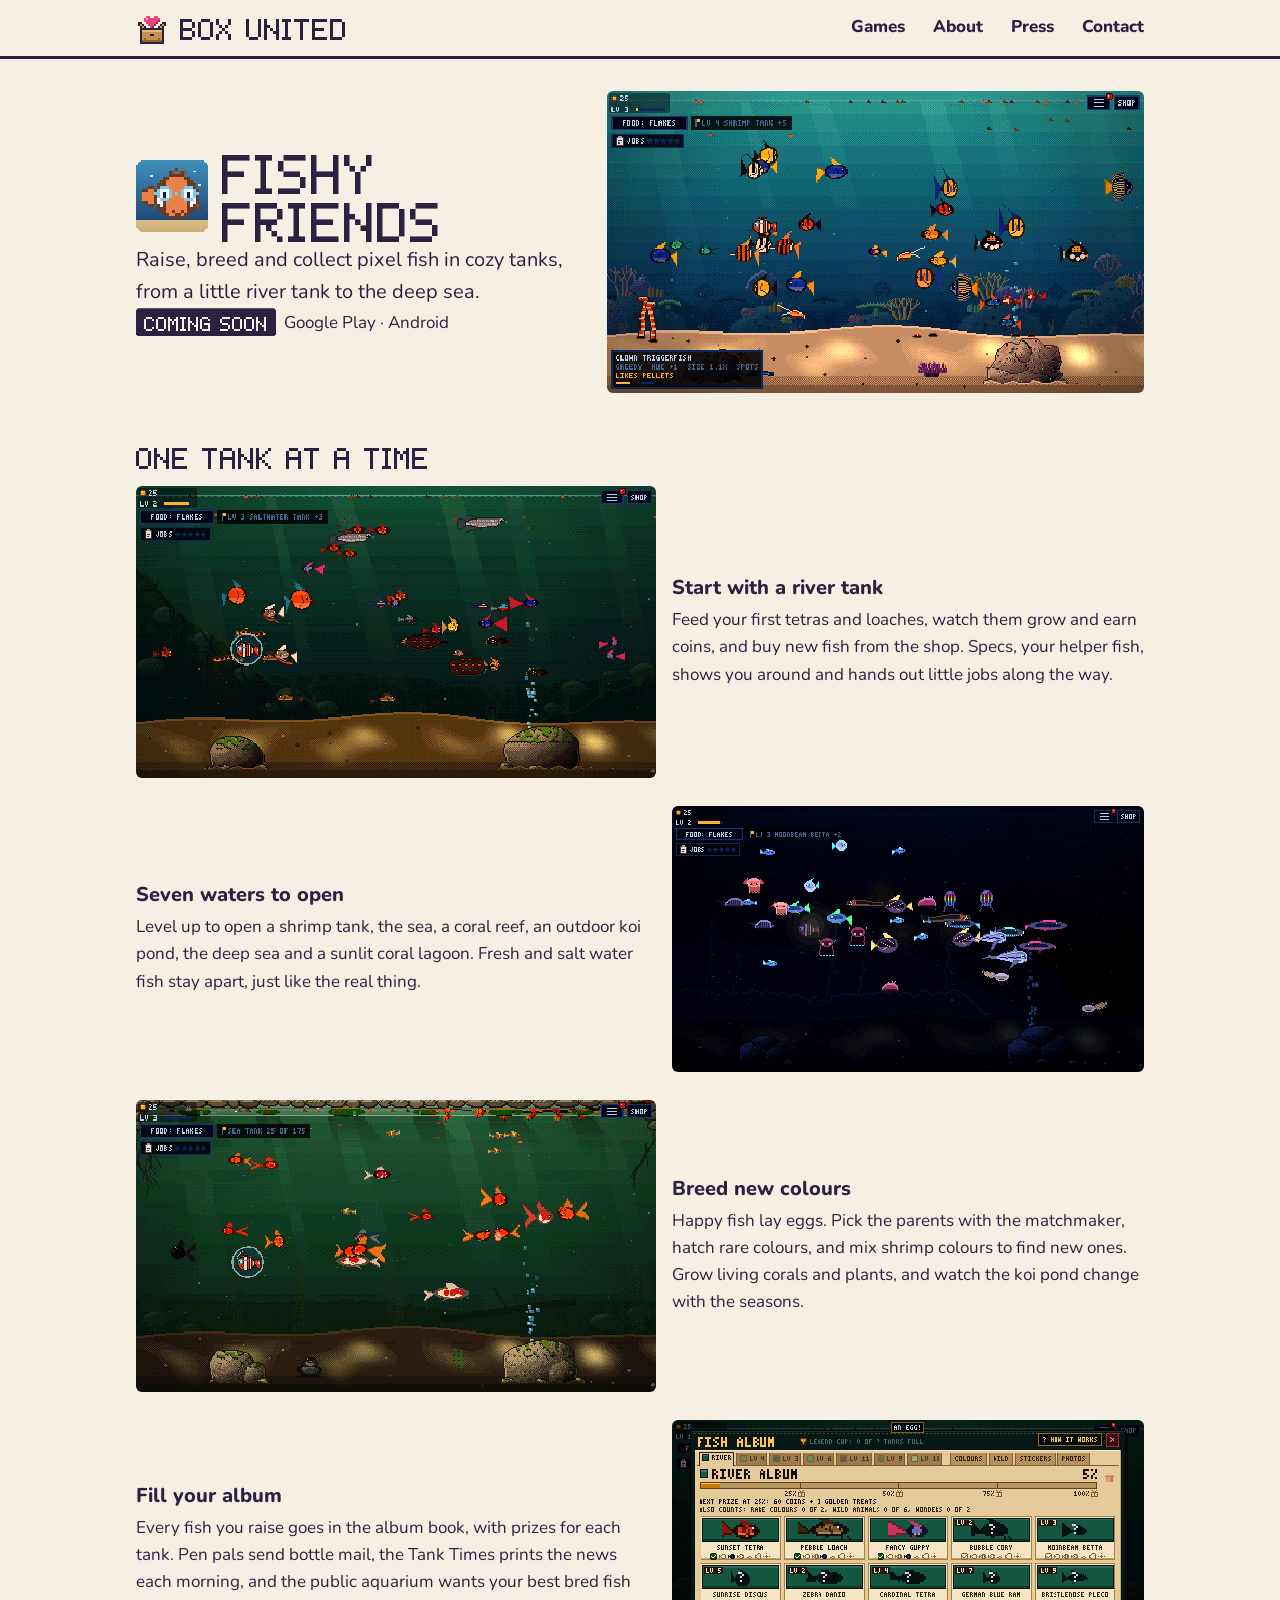
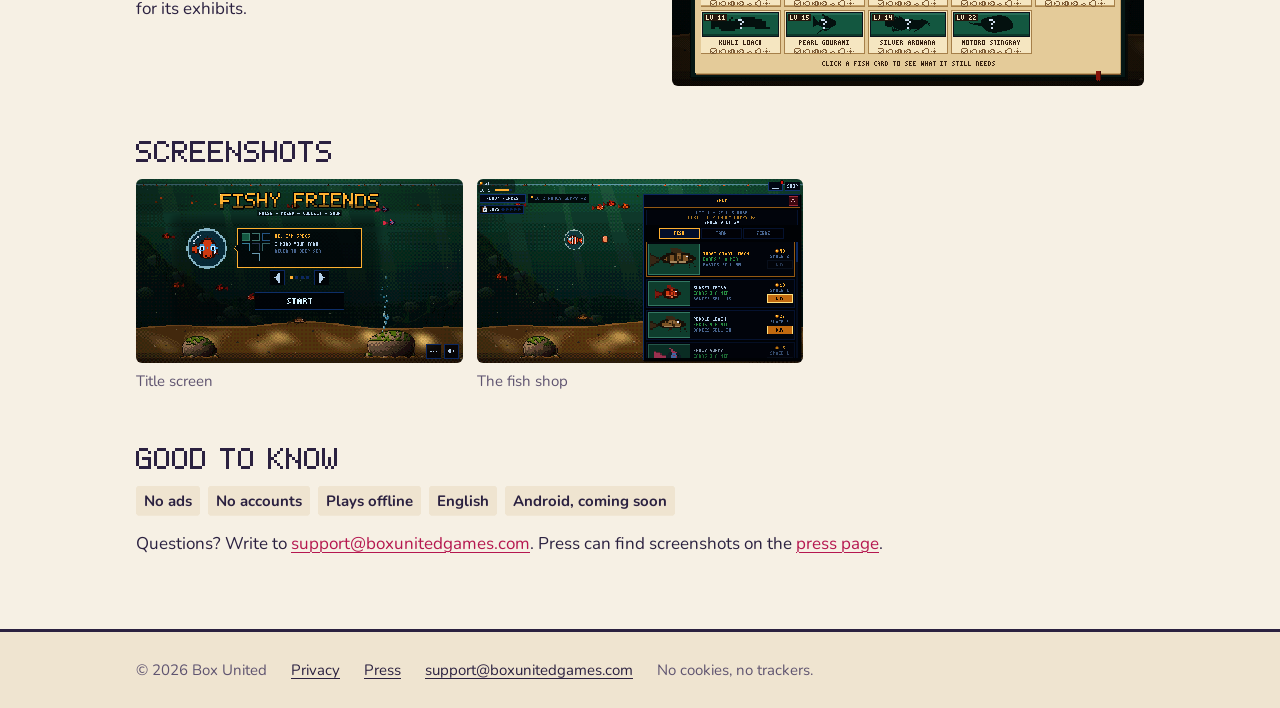
==== fishyfriends/index.html @ 4ab7c2e2 "Fishy Friends: game page, home card, press fact sheet (Coming soon, Android) Co-Authored-By: Claude " ====
<!doctype html>
<html lang="en" data-game="fishyfriends">
<head>
<meta charset="utf-8">
<meta http-equiv="Content-Security-Policy" content="default-src 'self'; img-src 'self' data:; style-src 'self' 'unsafe-inline'; script-src 'self'; font-src 'self'; media-src 'self'; connect-src 'none'; frame-src 'none'; object-src 'none'; base-uri 'self'; form-action 'none'">
<meta name="referrer" content="strict-origin-when-cross-origin">
<meta name="viewport" content="width=device-width, initial-scale=1, viewport-fit=cover">
<meta name="color-scheme" content="light dark">
<meta name="theme-color" content="#d8eef8" media="(prefers-color-scheme: light)">
<meta name="theme-color" content="#0a1930" media="(prefers-color-scheme: dark)">
<title>Fishy Friends: a cozy pixel aquarium | Box United</title>
<meta name="description" content="Raise, breed and collect pixel fish in cozy tanks from the river to the deep sea. No ads, no accounts, plays offline. Coming soon to Google Play.">
<link rel="canonical" href="https://boxunitedgames.com/fishyfriends/">
<link rel="icon" href="/assets/brand/favicon.svg" type="image/svg+xml">
<link rel="icon" href="/assets/brand/favicon.ico" sizes="32x32">
<link rel="apple-touch-icon" href="/assets/brand/apple-touch-icon.png">
<link rel="preload" href="/assets/fonts/box-pixel-v1.woff2" as="font" type="font/woff2" crossorigin>
<link rel="preload" href="/assets/fonts/nunito-latin-v2.woff2" as="font" type="font/woff2" crossorigin>
<link rel="stylesheet" href="/assets/css/brand.css">
<link rel="stylesheet" href="/assets/css/site.css">
<link rel="stylesheet" href="/fishyfriends/ff.css">
<meta property="og:type" content="website">
<meta property="og:site_name" content="Box United">
<meta property="og:title" content="Fishy Friends: a cozy pixel aquarium">
<meta property="og:description" content="Raise, breed and collect pixel fish in cozy tanks from the river to the deep sea. Coming soon to Google Play.">
<meta property="og:url" content="https://boxunitedgames.com/fishyfriends/">
<meta property="og:image" content="https://boxunitedgames.com/fishyfriends/img/og.png">
<meta property="og:image:width" content="1200">
<meta property="og:image:height" content="630">
<meta property="og:image:alt" content="The Fishy Friends title screen: the game's name in gold pixel letters above an underwater tank, with Specs the helper fish saying hi">
<meta property="og:locale" content="en_US">
<meta name="twitter:card" content="summary_large_image">
<meta name="twitter:image:alt" content="The Fishy Friends title screen: the game's name in gold pixel letters above an underwater tank, with Specs the helper fish saying hi">
<script type="application/ld+json">{"@context":"https://schema.org","@type":"VideoGame","name":"Fishy Friends","url":"https://boxunitedgames.com/fishyfriends/","description":"A cozy pixel-art aquarium: raise, breed and collect fish in tanks from the river to the deep sea.","genre":["Simulation","Casual"],"gamePlatform":"Android","inLanguage":"en","author":{"@type":"Organization","name":"Box United","url":"https://boxunitedgames.com/"}}</script>
</head>
<body>
<a class="skip" href="#main">Skip to content</a>
<header class="site-head"><div class="site-head__in">
  <a class="brand" href="/"><img src="/assets/brand/logo.svg" alt="" width="32" height="32"><span>Box United</span></a>
  <nav class="site-nav" aria-label="Main"><a href="/#games">Games</a><a href="/#about">About</a><a href="/press/">Press</a><a href="/#contact">Contact</a></nav>
</div></header>

<main id="main">
  <div class="wrap">
    <section class="ff-hero" aria-labelledby="ff-title">
      <div>
        <h1 class="ff-hero__title" id="ff-title"><img src="/fishyfriends/img/icon.png" width="48" height="48" alt=""><span>Fishy Friends</span></h1>
        <p class="ff-hero__tag">Raise, breed and collect pixel fish in cozy tanks, from a little river tank to the deep sea.</p>
        <p class="ff-hero__soon"><span class="badge">Coming soon</span> <span>Google Play &middot; Android</span></p>
      </div>
      <img class="ff-px" src="/fishyfriends/img/shots/reef.png" width="960" height="540" alt="A coral reef tank with clownfish, tangs, butterflyfish and cleaner shrimp over the sand" decoding="async">
    </section>

    <section class="ff-section" aria-labelledby="ff-tanks">
      <h2 id="ff-tanks">One tank at a time</h2>
      <div class="ff-rows">
        <div class="ff-row">
          <img class="ff-px" src="/fishyfriends/img/shots/river.png" width="960" height="540" alt="A busy river tank full of tetras, guppies, bettas and loaches" loading="lazy" decoding="async">
          <div>
            <h3>Start with a river tank</h3>
            <p>Feed your first tetras and loaches, watch them grow and earn coins, and buy new fish from the shop. Specs, your helper fish, shows you around and hands out little jobs along the way.</p>
          </div>
        </div>
        <div class="ff-row ff-row--flip">
          <img class="ff-px" src="/fishyfriends/img/shots/deep.png" width="960" height="540" alt="The dark deep-sea tank with glowing fish and pink jellies" loading="lazy" decoding="async">
          <div>
            <h3>Seven waters to open</h3>
            <p>Level up to open a shrimp tank, the sea, a coral reef, an outdoor koi pond, the deep sea and a sunlit coral lagoon. Fresh and salt water fish stay apart, just like the real thing.</p>
          </div>
        </div>
        <div class="ff-row">
          <img class="ff-px" src="/fishyfriends/img/shots/pond.png" width="960" height="540" alt="An outdoor koi pond with red and white koi and orange goldfish" loading="lazy" decoding="async">
          <div>
            <h3>Breed new colours</h3>
            <p>Happy fish lay eggs. Pick the parents with the matchmaker, hatch rare colours, and mix shrimp colours to find new ones. Grow living corals and plants, and watch the koi pond change with the seasons.</p>
          </div>
        </div>
        <div class="ff-row ff-row--flip">
          <img class="ff-px" src="/fishyfriends/img/shots/album.png" width="960" height="540" alt="The album book open on the river page, with fish cards to collect" loading="lazy" decoding="async">
          <div>
            <h3>Fill your album</h3>
            <p>Every fish you raise goes in the album book, with prizes for each tank. Pen pals send bottle mail, the Tank Times prints the news each morning, and the public aquarium wants your best bred fish for its exhibits.</p>
          </div>
        </div>
      </div>
    </section>

    <section class="ff-section" aria-labelledby="ff-shots">
      <h2 id="ff-shots">Screenshots</h2>
      <ul class="ff-gallery">
        <li><figure><img class="ff-px" src="/fishyfriends/img/shots/title.png" width="960" height="540" alt="The Fishy Friends title screen: Specs the helper fish says hi above the START button" loading="lazy" decoding="async"><figcaption>Title screen</figcaption></figure></li>
        <li><figure><img class="ff-px" src="/fishyfriends/img/shots/shop.png" width="960" height="540" alt="The fish shop with prices, earnings and tank space for each fish" loading="lazy" decoding="async"><figcaption>The fish shop</figcaption></figure></li>
      </ul>
    </section>

    <section class="ff-section" aria-labelledby="ff-know">
      <h2 id="ff-know">Good to know</h2>
      <ul class="ff-facts">
        <li class="chip">No ads</li>
        <li class="chip">No accounts</li>
        <li class="chip">Plays offline</li>
        <li class="chip">English</li>
        <li class="chip">Android, coming soon</li>
      </ul>
      <p>Questions? Write to <a href="mailto:support@boxunitedgames.com">support@boxunitedgames.com</a>. Press can find screenshots on the <a href="/press/#fishyfriends">press page</a>.</p>
    </section>
  </div>
</main>

<footer class="site-foot"><div class="site-foot__in">
  <span>&copy; 2026 Box United</span><a href="/privacy/">Privacy</a><a href="/press/">Press</a><a href="mailto:support@boxunitedgames.com">support@boxunitedgames.com</a><span>No cookies, no trackers.</span>
</div></footer>
</body>
</html>
---- assets/css/brand.css ----
/* Box United brand system v1 (docs/brand/BRAND.md). Load first on every page, then the
   page CSS; a game page adds /assets/css/themes/<game>.css + <html data-game="<game>">.
   Layers: 1 fonts, 2 tokens (light, dark), 3 base, 4 layout, 5 type, 6 components, 7 motion. */

/* 1 fonts: self-hosted, two files, no third-party requests ---------------------------- */
@font-face {
  font-family: "Box Pixel";
  src: url("/assets/fonts/box-pixel-v1.woff2") format("woff2");
  font-weight: 400;
  font-style: normal;
  font-display: swap;
}
@font-face {
  font-family: "Nunito";
  src: url("/assets/fonts/nunito-latin-v2.woff2") format("woff2"); /* variable 400-800, default 400 */
  font-weight: 400 800;
  font-style: normal;
  font-display: optional; /* no late swap = no re-wrap (CLS); preloaded on every page */
  unicode-range: U+0000-00FF, U+0131, U+0152-0153, U+02BB-02BC, U+02C6, U+02DA, U+02DC, U+0304, U+0308, U+0329, U+2000-206F, U+20AC, U+2122, U+2191, U+2193, U+2212, U+2215, U+FEFF, U+FFFD;
}

/* Metric-matched local fallback, so the swap to Nunito doesn't re-wrap text (CLS):
   Arial scaled to Nunito's average advance per weight on the site's own copy, with
   Nunito's ascent/descent (scripts measure: docs/brand/BRAND.md s.4). */
@font-face {
  font-family: "Nunito Fallback";
  src: local("Arial"), local("ArialMT"), local("Helvetica");
  font-weight: 400 600;
  size-adjust: 100.2%; ascent-override: 100.9%; descent-override: 35.2%; line-gap-override: 0%;
}
@font-face {
  font-family: "Nunito Fallback";
  src: local("Arial Bold"), local("Arial-BoldMT"), local("Helvetica Bold");
  font-weight: 700;
  size-adjust: 97%; ascent-override: 104.2%; descent-override: 36.4%; line-gap-override: 0%;
}
@font-face {
  font-family: "Nunito Fallback";
  src: local("Arial Bold"), local("Arial-BoldMT"), local("Helvetica Bold");
  font-weight: 800 1000;
  size-adjust: 99.3%; ascent-override: 101.9%; descent-override: 35.6%; line-gap-override: 0%;
}

/* 2 tokens --------------------------------------------------------------------------- */
:root {
  color-scheme: light dark;
  /* brand raw (the toy box: wood, ribbon, plum ink) */
  --bu-plum: #2b2140;
  --bu-wood: #c98d52;
  --bu-wood-hi: #e8b77d;
  --bu-wood-lo: #8f5f33;
  --bu-bow: #e8457f;
  --bu-bow-hi: #ff9ec2;
  --bu-bow-lo: #b5174f;
  --bu-blush: #ffdbe7;

  /* semantic colours (light): pages use these, never the raw ones */
  --bg: #f6f0e4;          /* warm paper */
  --surface: #fffdf8;     /* cards, panels */
  --surface-2: #efe4d0;   /* sunken / alternate band */
  --ink: #2b2140;         /* text 13.3:1 on bg */
  --ink-soft: #5f5470;    /* secondary text 6.2:1 on bg, 5.6:1 on surface-2 */
  --line: #2b2140;        /* dividers, ghost-button borders */
  --edge: #2b2140;        /* pixel outline of filled components */
  --shadow: #2b2140;      /* hard offset shadow */
  --accent: #ff7aa8;      /* the one action colour (candy pink); ink on it 6.2:1 */
  --accent-ink: #2b2140;
  --accent-soft: #ffdbe7;
  --accent-strong: #c21d5c; /* pink as text/icons on light: 5.1:1 */
  --link: #b5174f;        /* 5.8:1 on bg */
  --focus: #c21d5c;

  /* game theme slots (a game theme overrides these; studio defaults below) */
  --sky-1: #fde7ee;       /* hero backdrop: top band */
  --sky-3: #faebe9;       /* middle band (hard stops, no gradients) */
  --sky-2: #f6f0e4;       /* band at the horizon */
  --ground: #7fbf6a;
  --ground-2: #5a9e4b;
  --game-accent: var(--accent);
  --game-accent-ink: var(--accent-ink);

  /* type */
  --font-display: "Box Pixel", "Nunito", "Nunito Fallback", system-ui, sans-serif;
  --font-body: "Nunito", "Nunito Fallback", system-ui, -apple-system, "Segoe UI", Roboto, sans-serif;
  /* Box Pixel sizes: whole multiples of its 8-unit em ONLY (1 font pixel = 2/3/4/6/8 CSS px) */
  --pix-2x: 1rem;     /* 16px eyebrow / label */
  --pix-3x: 1.5rem;   /* 24px */
  --pix-4x: 2rem;     /* 32px h2, mobile h1 */
  --pix-5x: 2.5rem;   /* 40px */
  --pix-6x: 3rem;     /* 48px desktop h1 */
  --pix-8x: 4rem;     /* 64px hero wordmark */
  /* Nunito scale */
  --fs--1: 0.9375rem; /* 15px captions, footer */
  --fs-0: 1.0625rem;  /* 17px body */
  --fs-1: 1.25rem;    /* 20px lead */
  --fs-2: 1.5rem;     /* 24px h3 */
  --fs-3: var(--pix-3x);
  --fs-4: var(--pix-4x);
  --fs-5: var(--pix-6x);
  --lh-body: 1.6;
  --lh-pixel: 1.375;  /* = 11 font pixels: whole pixels, and a free row between lines for accent marks */

  /* space: 4px grid */
  --sp-1: 4px; --sp-2: 8px; --sp-3: 12px; --sp-4: 16px; --sp-5: 24px;
  --sp-6: 32px; --sp-7: 48px; --sp-8: 64px; --sp-9: 96px;
  --px: 3px;          /* one "UI pixel": outline width and notch size */
  --wrap: 1040px;
  --wrap-text: 680px;

  /* motion */
  --ease-out: cubic-bezier(0.22, 1, 0.36, 1);
  --ease-in: cubic-bezier(0.55, 0, 1, 0.45);
  --ease-pop: cubic-bezier(0.34, 1.56, 0.64, 1); /* UI chrome only, never on pixel art */
  --dur-1: 120ms;  /* press, hover */
  --dur-2: 200ms;  /* small UI changes */
  --dur-3: 320ms;  /* reveals */
  --dur-4: 600ms;  /* hero beats */
}

@media (prefers-color-scheme: dark) {
  :root:not([data-theme="light"]) {
    --bg: #1b1524;        /* warm night plum, not black */
    --surface: #251d31;
    --surface-2: #2f263d;
    --ink: #f6efe6;
    --ink-soft: #c3b8d0;
    --line: #8a7ba3;      /* 4.6:1 on bg */
    --edge: #8a7ba3;      /* outlines stay visible at night (4.6:1) */
    --shadow: #0d0912;
    --accent: #ff7aa8;    /* 7.3:1 on bg */
    --accent-ink: #2b2140;
    --accent-soft: #47243a;
    --accent-strong: #ff7aa8;
    --link: #ff9ec2;      /* 9.3:1 on bg */
    --focus: #ffd166;
    --sky-1: #1f2b55;     /* night blue, so plum outlines still read; ink 12.0:1 */
    --sky-3: #1c2549;
    --sky-2: #18203f;     /* ink 14.0:1 */
    --ground: #4f7f44;
    --ground-2: #3b6334;
  }
}
:root[data-theme="dark"] {
  --bg: #1b1524; --surface: #251d31; --surface-2: #2f263d; --ink: #f6efe6; --ink-soft: #c3b8d0;
  --line: #8a7ba3; --edge: #8a7ba3; --shadow: #0d0912; --accent: #ff7aa8; --accent-ink: #2b2140;
  --accent-soft: #47243a; --accent-strong: #ff7aa8; --link: #ff9ec2; --focus: #ffd166;
  --sky-1: #1f2b55; --sky-3: #1c2549; --sky-2: #18203f; --ground: #4f7f44; --ground-2: #3b6334;
}

/* 3 base ----------------------------------------------------------------------------- */
*, *::before, *::after { box-sizing: border-box; }
html { background: var(--bg); -webkit-text-size-adjust: 100%; text-size-adjust: 100%; }
body {
  margin: 0;
  background: var(--bg);
  color: var(--ink);
  font: 400 var(--fs-0)/var(--lh-body) var(--font-body);
  overflow-wrap: break-word;
}
img, svg, video, canvas { max-width: 100%; }
img, video { height: auto; }
a { color: var(--link); text-underline-offset: 0.18em; text-decoration-thickness: 0.08em; }
a:hover { text-decoration-thickness: 0.14em; }
:focus-visible { outline: 3px solid var(--focus); outline-offset: 3px; }
::selection { background: var(--accent); color: var(--accent-ink); }
.sr-only {
  position: absolute !important; width: 1px; height: 1px; padding: 0; margin: -1px;
  overflow: hidden; clip: rect(0 0 0 0); white-space: nowrap; border: 0;
}
.skip-link { position: absolute; left: var(--sp-4); top: -100px; z-index: 100; padding: var(--sp-2) var(--sp-4);
  background: var(--surface); color: var(--ink); border: var(--px) solid var(--edge); }
.skip-link:focus { top: var(--sp-4); }
.pixelated, canvas.sprite { image-rendering: crisp-edges; image-rendering: pixelated; }
canvas.sprite { display: block; }

/* 4 layout --------------------------------------------------------------------------- */
@media (min-width: 1360px) { :root { --wrap: 1200px; } } /* room for the 4x home hero + 64 px wordmark */
.wrap { width: 100%; max-width: var(--wrap); margin-inline: auto; padding-inline: max(var(--sp-4), env(safe-area-inset-left)) max(var(--sp-4), env(safe-area-inset-right)); }
.wrap--text { max-width: var(--wrap-text); }
.section { padding-block: var(--sp-7); }
@media (min-width: 768px) { .section { padding-block: var(--sp-8); } }
.section--alt { background: var(--surface-2); }
.stack > * + * { margin-top: var(--stack, var(--sp-4)); }
.cluster { display: flex; flex-wrap: wrap; gap: var(--cluster, var(--sp-3)); align-items: center; }
.grid-auto { display: grid; gap: var(--sp-5); grid-template-columns: repeat(auto-fill, minmax(min(100%, var(--min, 260px)), 1fr)); }

/* 5 type ----------------------------------------------------------------------------- */
h1, h2, h3, h4 { margin: 0; line-height: 1.2; color: var(--ink); }
p { margin: 0; }
.display, h1, h2 {
  font-family: var(--font-display);
  font-weight: 400;
  line-height: var(--lh-pixel);
  letter-spacing: 0;
  font-synthesis: none;
  font-kerning: none;
}
h1, .display--1 { font-size: var(--pix-4x); }
h2, .display--2 { font-size: var(--pix-3x); }
@media (min-width: 768px) {
  h1, .display--1 { font-size: var(--pix-6x); }
  h2, .display--2 { font-size: var(--pix-4x); }
}
h3 { font-size: var(--fs-2); font-weight: 800; }
.lead { font-size: var(--fs-1); color: var(--ink-soft); }
.eyebrow {
  font-family: var(--font-display);
  font-size: var(--pix-2x);
  line-height: var(--lh-pixel);
  color: var(--ink-soft);
  font-synthesis: none;
}
.small, small { font-size: var(--fs--1); }
.muted { color: var(--ink-soft); }

/* 6 components ----------------------------------------------------------------------- */
/* Pixel outline: four flat shadows draw a --px border with notched corners, then a
   stepped offset shadow. Use on buttons and cards only (not every box). */
.pixel-frame, .btn, .card {
  --o: var(--edge);
  --s: var(--shadow);
  box-shadow:
    0 calc(var(--px) * -1) 0 0 var(--o), 0 var(--px) 0 0 var(--o),
    calc(var(--px) * -1) 0 0 0 var(--o), var(--px) 0 0 0 var(--o),
    var(--lift-x, calc(var(--px) * 2)) var(--lift-y, calc(var(--px) * 3)) 0 0 var(--s),
    var(--lift-y, calc(var(--px) * 3)) var(--lift-x, calc(var(--px) * 2)) 0 0 var(--s);
  margin: var(--px);
}
.pixel-frame { background: var(--surface); }

.btn {
  display: inline-flex; align-items: center; justify-content: center; gap: var(--sp-2);
  min-height: 48px; padding: var(--sp-2) var(--sp-5);
  font: 800 var(--fs-0)/1.2 var(--font-body);
  color: var(--accent-ink); background: var(--accent);
  border: 0; border-radius: 0; text-decoration: none; cursor: pointer;
  transition: transform var(--dur-1) var(--ease-out), box-shadow var(--dur-1) var(--ease-out);
}
.btn:hover { transform: translate(-1px, -2px); --lift-x: calc(var(--px) * 3); --lift-y: calc(var(--px) * 4); }
.btn:active { transform: translate(var(--px), var(--px)); --lift-x: var(--px); --lift-y: var(--px); }
.btn:focus-visible { outline-offset: calc(var(--px) * 3); }
.btn--primary { background: var(--game-accent); color: var(--game-accent-ink); }
.btn--ghost { background: transparent; color: var(--ink); --o: var(--line); --lift-x: 0px; --lift-y: 0px; }
.btn--ghost:hover { background: var(--accent-soft); --lift-x: 0px; --lift-y: 0px; }
.btn[aria-disabled="true"], .btn:disabled { cursor: default; opacity: 0.6; transform: none; }

.card {
  display: block; padding: var(--sp-5);
  background: var(--surface); color: var(--ink);
}
a.card, .card--link { text-decoration: none; transition: transform var(--dur-1) var(--ease-out); }
a.card:hover, .card--link:hover { transform: translate(-1px, -2px); --lift-x: calc(var(--px) * 3); --lift-y: calc(var(--px) * 4); }
a.card:focus-visible, .card--link:focus-visible { outline-offset: calc(var(--px) * 3); }

/* Tags: flat, notched-corner stickers (never outlined boxes: those read as inputs).
   .badge = status sticker in the pixel face (plum on light, cream on dark); .chip = fact tag. */
.badge, .chip {
  clip-path: polygon(2px 0, calc(100% - 2px) 0, 100% 2px, 100% calc(100% - 2px), calc(100% - 2px) 100%, 2px 100%, 0 calc(100% - 2px), 0 2px);
}
.badge {
  display: inline-block; padding: 4px var(--sp-2) 2px;
  font: 400 var(--pix-2x)/var(--lh-pixel) var(--font-display);
  color: var(--bg); background: var(--ink);
}
.chip {
  display: inline-flex; align-items: center; gap: var(--sp-1); padding: 3px var(--sp-2);
  font-size: var(--fs--1); font-weight: 700; color: var(--ink);
  background: var(--surface-2);
}

/* 7 motion --------------------------------------------------------------------------- */
/* Reveal recipe: site.js adds .js on <html> and .is-in when an element scrolls in. */
.js .reveal:not(.is-in) { opacity: 0; transform: translateY(var(--sp-3)); }
.js .reveal { transition: opacity var(--dur-3) var(--ease-out), transform var(--dur-3) var(--ease-out); transition-delay: var(--delay, 0ms); }

@media (prefers-reduced-motion: reduce) {
  *, *::before, *::after {
    animation-duration: 1ms !important;
    animation-iteration-count: 1 !important;
    transition-duration: 1ms !important;
    transition-delay: 0ms !important;
    scroll-behavior: auto !important;
  }
  .js .reveal:not(.is-in) { opacity: 1; transform: none; }
  .btn:hover, a.card:hover, .card--link:hover { transform: none; }
}
---- assets/css/site.css ----
/* Box United site layout (W2): header, nav, footer, sections, press, privacy, 404 - on every page.
   Home-only styles (hero scene, games block, about, contact) live in a <style> in /index.html.
   Loaded after brand.css (W1). Colours, type, spacing and motion come from brand tokens; no colour is
   hard-coded here, and Box Pixel text only uses the --pix-* sizes (whole font pixels). */

/* ---------- page frame ---------- */
body { min-height: 100vh; display: flex; flex-direction: column }
main { flex: 1 0 auto; display: block }
.prose a, .site-foot a, .lede a, .about__body a, .contact a:not(.btn), .press-page a:not(.btn), .lost a:not(.btn) { text-decoration: underline }
.skip { position: absolute; left: var(--sp-2); top: -100px; z-index: 50; padding: var(--sp-3) var(--sp-4); background: var(--surface);
  color: var(--ink); border: var(--px) solid var(--line); font-weight: 800; text-decoration: underline }
.skip:focus { top: var(--sp-2) }

/* ---------- header + nav ---------- */
.site-head { position: relative; z-index: 5; background: var(--bg); border-bottom: var(--px) solid var(--line) }
.site-head__in { display: flex; flex-wrap: wrap; align-items: center; justify-content: space-between; gap: 0 var(--sp-5);
  max-width: var(--wrap); margin: 0 auto; padding: 0 max(var(--sp-4), env(safe-area-inset-right)) 0 max(var(--sp-4), env(safe-area-inset-left)) }
.brand { display: inline-flex; align-items: center; gap: var(--sp-3); min-height: 56px; color: var(--ink); text-decoration: none;
  font: 400 var(--pix-2x)/var(--lh-pixel) var(--font-display); font-synthesis: none }
.brand img { width: 32px; height: 32px; image-rendering: pixelated; flex: none }
@media (min-width: 480px) { .brand { font-size: var(--pix-3x) } }
/* The header's row count is fixed per breakpoint (never decided by font metrics, so the web-font swap
   can't re-wrap it): below 720 px the nav is always its own full-width row of 4 columns; from 720 px
   brand and nav always share one row. */
.site-nav { display: flex; gap: 0 var(--sp-1); margin: 0 calc(-1 * var(--sp-3)) }
.site-nav a { display: inline-flex; align-items: center; justify-content: center; min-height: 48px; min-width: 44px; padding: 0 var(--sp-3);
  color: var(--ink); text-decoration: none; font-weight: 800; white-space: nowrap; border-bottom: var(--px) solid transparent }
.site-nav a:hover { text-decoration: underline }
.site-nav a[aria-current="page"] { border-bottom-color: var(--accent-strong) }
@media (max-width: 719px) {
  .site-nav { flex: 0 0 calc(100% + 2 * var(--sp-3)); display: grid; grid-template-columns: repeat(4, auto); justify-content: space-between; gap: 0 }
}
@media (min-width: 480px) and (max-width: 719px) { .site-nav { justify-content: start; gap: 0 var(--sp-1) } }
@media (max-width: 399px) { .site-nav a { padding: 0 var(--sp-2) } }
@media (min-width: 720px) { .site-head__in { flex-wrap: nowrap } }

/* ---------- footer ---------- */
.site-foot { flex: none; margin-top: var(--sp-7); border-top: var(--px) solid var(--line); background: var(--surface-2); color: var(--ink-soft) }
.site-foot__in { display: flex; flex-wrap: wrap; align-items: center; gap: var(--sp-1) var(--sp-5); max-width: var(--wrap); margin: 0 auto;
  padding: var(--sp-4) max(var(--sp-4), env(safe-area-inset-right)) max(var(--sp-4), env(safe-area-inset-bottom)) max(var(--sp-4), env(safe-area-inset-left));
  font-size: var(--fs--1) }
.site-foot a { color: var(--ink); display: inline-block; padding: 10px 0 }
.site-foot__extra { width: 100%; margin: 0 }

/* ---------- sections ---------- */
.section__head { margin-bottom: var(--sp-5) }
.lede { font-size: var(--fs-1); max-width: 38em }
.section + .section { padding-top: 0 }

/* ---------- inner pages ---------- */
.page-head { padding-top: var(--sp-7) }
.page-head .lede { margin-top: var(--sp-4) }
.press-page section { padding-top: var(--sp-7) }
.press-page h3 { margin: var(--sp-6) 0 var(--sp-3); font-size: var(--fs-1) }
.press-game__grid { display: grid; grid-template-columns: minmax(0, 1fr); gap: var(--sp-5) var(--sp-7); margin-top: var(--sp-5) }
@media (min-width: 960px) { .press-game__grid { grid-template-columns: minmax(0, 6fr) minmax(0, 5fr) } }
.press-game__about p + p { margin-top: var(--sp-4) }
.facts.card { margin: var(--px); padding: 0 }
.facts div { display: grid; grid-template-columns: 7.5em minmax(0, 1fr); gap: var(--sp-3); padding: var(--sp-2) var(--sp-4) }
.facts div + div { border-top: 2px solid var(--surface-2) }
.facts dt { font-weight: 800 }
.facts dd { margin: 0; overflow-wrap: anywhere }
.press-features { padding-left: 1.2em; max-width: 46em }
.press-features li + li { margin-top: var(--sp-1) }
.press-shots, .press-media-list { display: grid; grid-template-columns: minmax(0, 1fr); gap: var(--sp-5); margin: 0; padding: 0; list-style: none }
@media (min-width: 720px) {
  .press-shots { grid-template-columns: repeat(auto-fill, 326px) }  /* 320 px images = the game frame at 1x */
  .press-media-list { grid-template-columns: repeat(auto-fill, minmax(326px, 1fr)) }
}
.press-shots li, .press-media { padding: var(--px) }
.press-shots a { display: block; color: var(--ink) }
.press-media video { display: block; width: 100%; height: auto; background: var(--surface-2); box-shadow: 0 0 0 var(--px) var(--line) }
.press-media--tall video { max-width: 180px }
.press-media__label { margin: var(--sp-2) 0 0 }
.press-media__links { margin: 0; font-size: var(--fs--1) }
.press-media__links a { display: inline-block; padding: 10px 0 }
.press-shot__cap { display: block; padding-top: var(--sp-2); font-size: var(--fs--1) }
.press-shots img, .press-media img { width: 100%; height: auto; display: block; image-rendering: pixelated; background: var(--surface-2); max-width: 320px;
  box-shadow: 0 0 0 var(--px) var(--line) }
.press-shot__meta, .press-media__label { display: block; padding-top: var(--sp-2); font-size: var(--fs--1) }
.press-media img { image-rendering: auto; max-width: 100% }
.press-media--tall { grid-column: 1 / -1 }
.press-media--tall img { max-width: 180px }
.press-downloads { padding-left: 1.2em }
.press-downloads a { display: inline-block; padding: 10px 0 }
.facts dd a { display: inline-block; padding: 10px 0; margin: -10px 0 } /* 44 px tap rows, same layout */

.prose { max-width: 40em; font-size: var(--fs-1) }
.page-head + .prose { margin-top: var(--sp-5) }
.prose p + p { margin-top: var(--sp-4) }
.prose h2 { margin: var(--sp-6) 0 var(--sp-3) }
.prose ul { padding-left: 1.2em }
.prose li a { display: inline-block; padding: var(--sp-1) 0 }

.lost { text-align: center; padding: var(--sp-8) 0 var(--sp-6) }
.lost__art { width: 222px; height: 144px; image-rendering: pixelated } /* 74x48 art at 3x */
.lost h1 { margin: var(--sp-4) 0 var(--sp-3) }
.lost .row { display: flex; flex-wrap: wrap; justify-content: center; gap: var(--sp-4); margin-top: var(--sp-5) }
---- fishyfriends/ff.css ----
/* Fishy Friends page: a few layout rules on top of brand.css + site.css. */
:root { --game-accent: #1f8fbf; --game-accent-ink: #ffffff; }
.ff-px { image-rendering: pixelated; width: 100%; height: auto; display: block; border-radius: 6px; background: #0a1930; }
.ff-hero { display: grid; grid-template-columns: minmax(0, 1fr); gap: var(--sp-5, 24px); padding-block: var(--sp-6, 32px) var(--sp-5, 24px); }
.ff-hero__title { display: flex; align-items: center; gap: 14px; margin: 0; font-family: var(--font-display); font-size: clamp(26px, 7vw, 44px); line-height: 1.1; overflow-wrap: anywhere; }
.ff-hero__title img { width: clamp(48px, 12vw, 72px); height: auto; image-rendering: pixelated; flex: none; }
.ff-hero__tag { font-size: var(--fs-1); margin: 0; max-width: 46ch; }
.ff-hero__soon { margin: 0; display: flex; flex-wrap: wrap; gap: 8px; align-items: center; }
.ff-section { padding-block: var(--sp-5, 24px); }
.ff-section h2 { font-family: var(--font-display); font-size: var(--fs-2); margin: 0 0 12px; }
.ff-rows { display: grid; gap: 28px; }
.ff-row { display: grid; grid-template-columns: minmax(0, 1fr); gap: 16px; align-items: center; }
.ff-row h3 { margin: 0 0 6px; font-size: var(--fs-1); }
.ff-row p { margin: 0; }
.ff-gallery { list-style: none; padding: 0; margin: 0; display: grid; gap: 14px; grid-template-columns: repeat(auto-fill, minmax(min(100%, 280px), 1fr)); }
.ff-gallery figure { margin: 0; }
.ff-gallery figcaption { font-size: var(--fs--1); color: var(--ink-soft); margin-top: 6px; }
.ff-facts { list-style: none; padding: 0; margin: 0 0 14px; display: flex; flex-wrap: wrap; gap: 8px; }
@media (min-width: 760px) {
  .ff-hero { grid-template-columns: minmax(0, 1fr) minmax(0, 1.2fr); align-items: center; }
  .ff-row { grid-template-columns: minmax(0, 1.1fr) minmax(0, 1fr); }
  .ff-row--flip > :first-child { order: 2; }
}
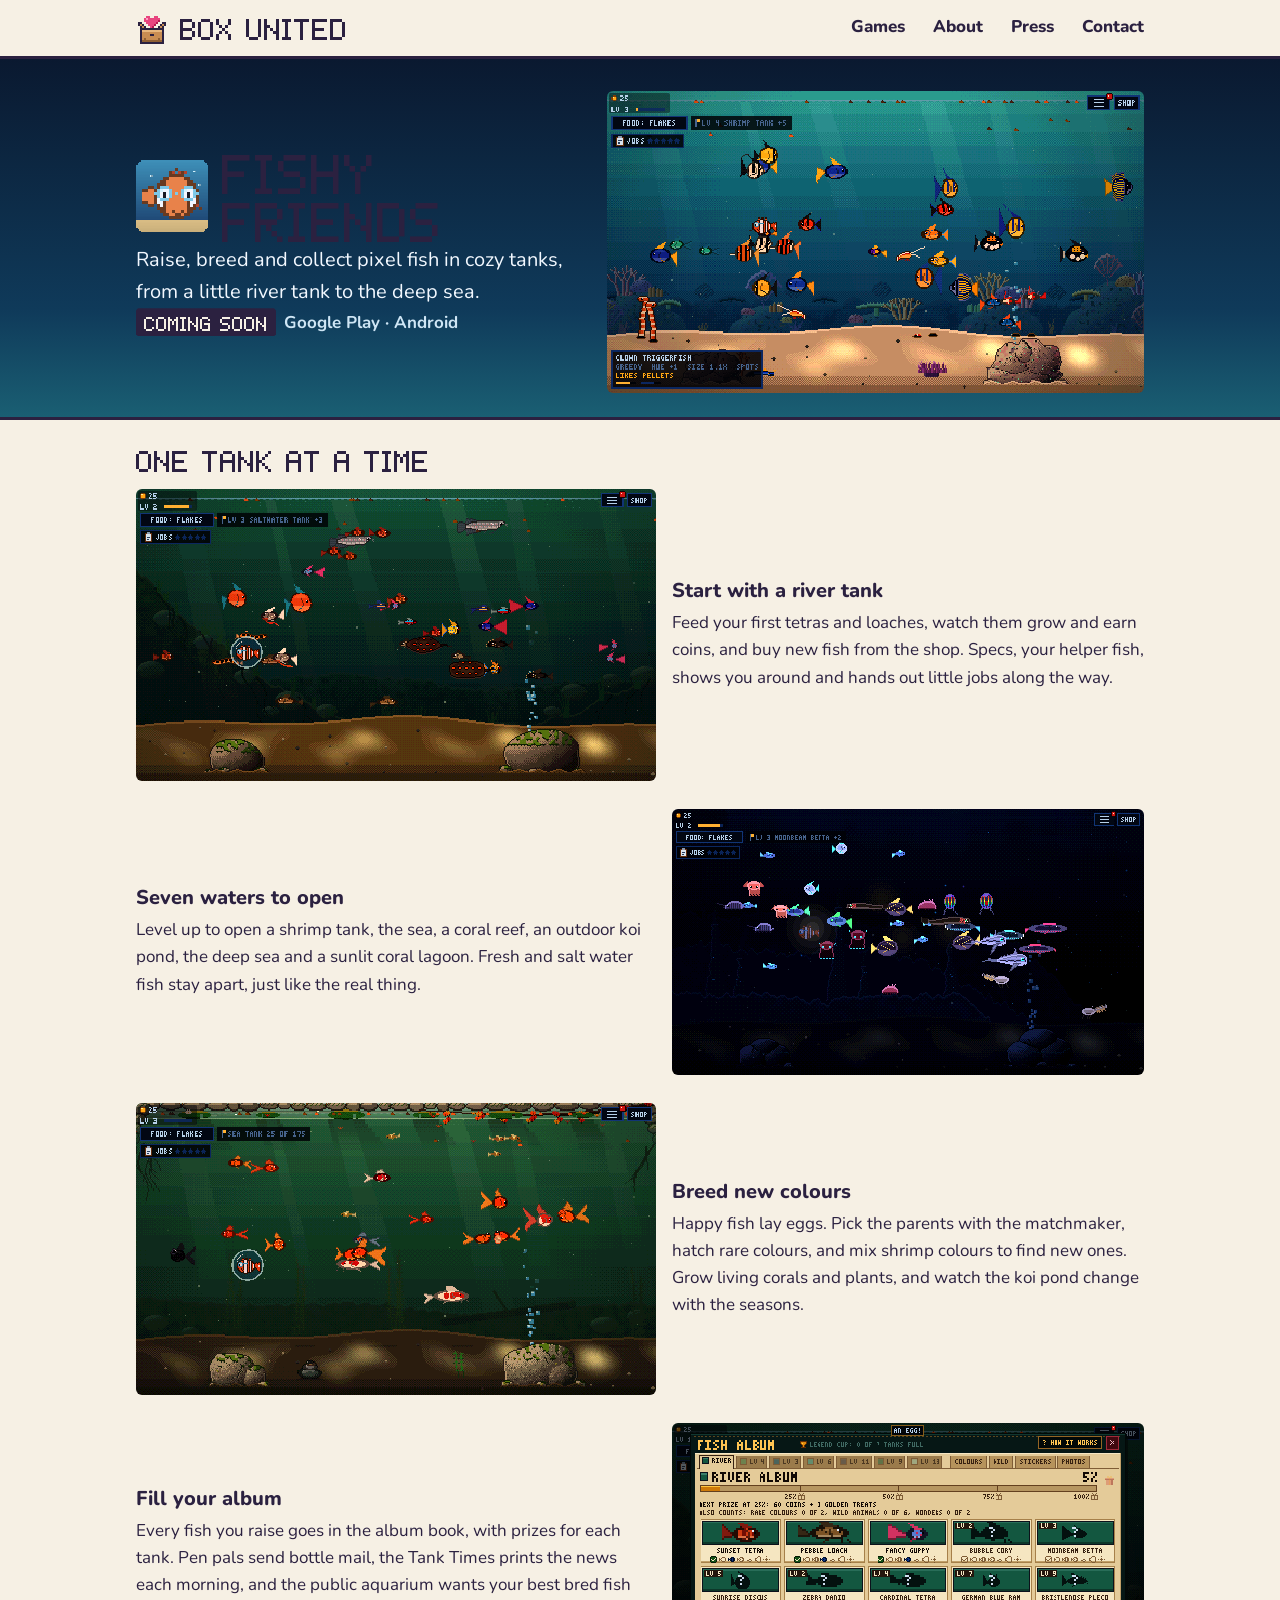
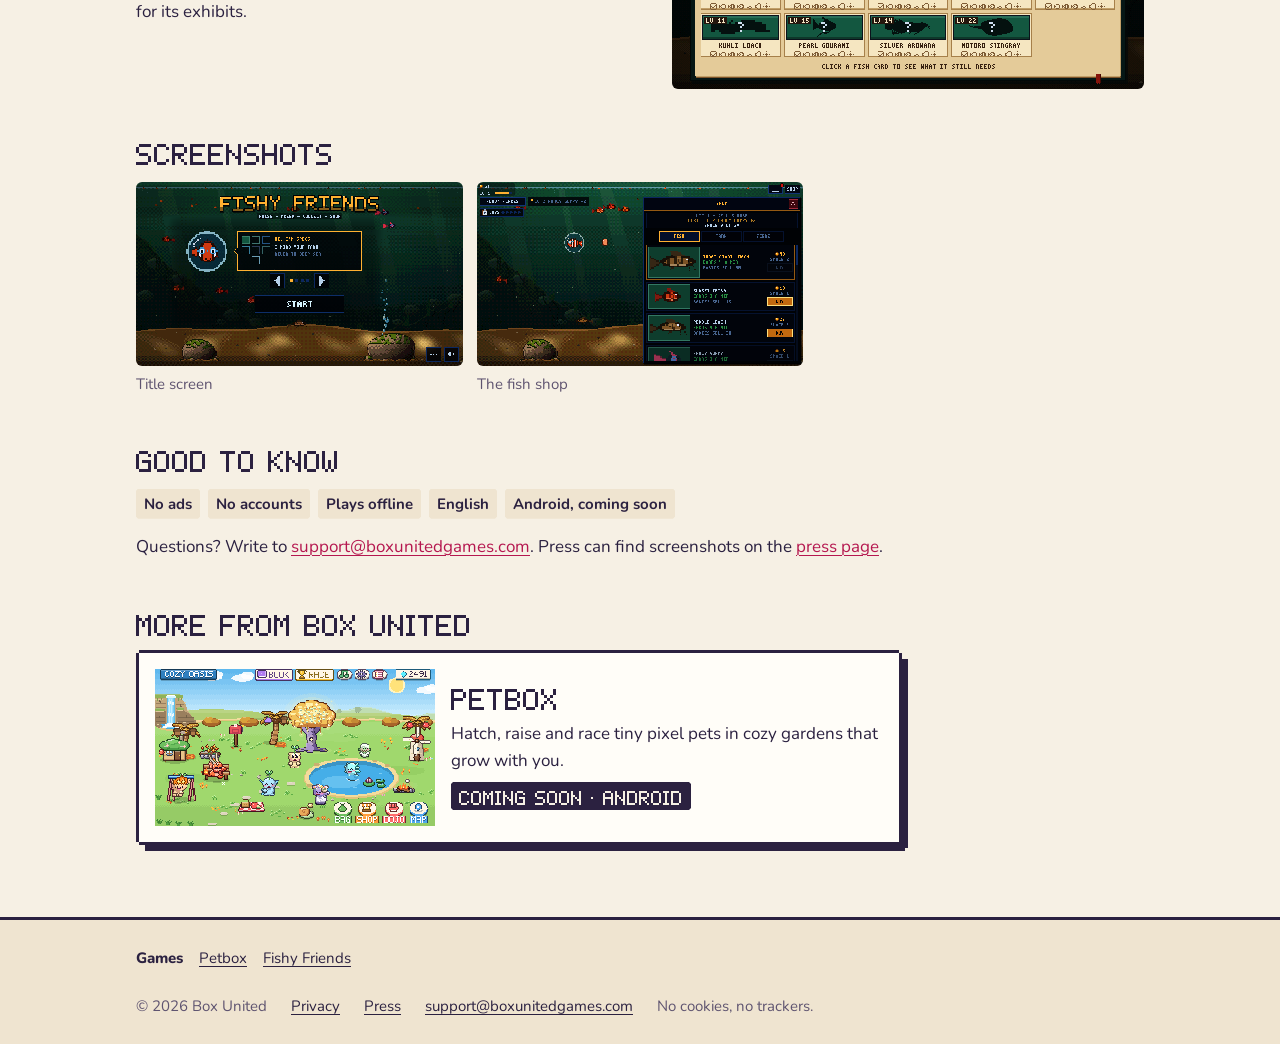
==== commit b1478c90: "Organize the site for two games: hero, about, footer games row, cross-links, press jump links, Fishy" ====
--- a/fishyfriends/index.html
+++ b/fishyfriends/index.html
@@ -41,6 +41,7 @@
 </div></header>
 
 <main id="main">
+  <div class="ff-band">
   <div class="wrap">
     <section class="ff-hero" aria-labelledby="ff-title">
       <div>
@@ -50,7 +51,10 @@
       </div>
       <img class="ff-px" src="/fishyfriends/img/shots/reef.png" width="960" height="540" alt="A coral reef tank with clownfish, tangs, butterflyfish and cleaner shrimp over the sand" decoding="async">
     </section>
+  </div>
+  </div>
 
+  <div class="wrap">
     <section class="ff-section" aria-labelledby="ff-tanks">
       <h2 id="ff-tanks">One tank at a time</h2>
       <div class="ff-rows">
@@ -104,10 +108,19 @@
       </ul>
       <p>Questions? Write to <a href="mailto:support@boxunitedgames.com">support@boxunitedgames.com</a>. Press can find screenshots on the <a href="/press/#fishyfriends">press page</a>.</p>
     </section>
+
+    <section class="ff-section more-games" aria-labelledby="more-h">
+      <h2 id="more-h">More from Box United</h2>
+      <a class="more-game card card--link" href="/petbox/">
+        <img class="more-game__art" src="/img/games/petbox/cozy-oasis-640.png" width="640" height="360" alt="" loading="lazy" decoding="async">
+        <span class="more-game__body"><span class="more-game__name">Petbox</span><span>Hatch, raise and race tiny pixel pets in cozy gardens that grow with you.</span><span class="badge">Coming soon &middot; Android</span></span>
+      </a>
+    </section>
   </div>
 </main>
 
 <footer class="site-foot"><div class="site-foot__in">
+  <p class="site-foot__games"><span>Games</span><a href="/petbox/">Petbox</a><a href="/fishyfriends/">Fishy Friends</a></p>
   <span>&copy; 2026 Box United</span><a href="/privacy/">Privacy</a><a href="/press/">Press</a><a href="mailto:support@boxunitedgames.com">support@boxunitedgames.com</a><span>No cookies, no trackers.</span>
 </div></footer>
 </body>
--- a/assets/css/site.css
+++ b/assets/css/site.css
@@ -97,3 +97,18 @@
 .lost h1 { margin: var(--sp-4) 0 var(--sp-3) }
 .lost .row { display: flex; flex-wrap: wrap; justify-content: center; gap: var(--sp-4); margin-top: var(--sp-5) }
 
+
+/* Footer games row + "More from Box United" cross-link on game pages */
+.site-foot__games { width: 100%; margin: 0; display: flex; flex-wrap: wrap; align-items: center; gap: 0 var(--sp-4) }
+.site-foot__games > span { font-weight: 800; color: var(--ink) }
+.more-games h2 { margin-bottom: var(--sp-4) }
+.more-game { display: grid; grid-template-columns: minmax(0, 1fr); gap: var(--sp-4); align-items: center; padding: var(--sp-4); color: var(--ink); max-width: 760px }
+.more-game__art { width: 100%; height: auto; image-rendering: pixelated; display: block }
+.more-game__body { display: grid; gap: var(--sp-2); justify-items: start }
+.more-game__name { font-family: var(--font-display); font-size: var(--fs-2); line-height: 1.1 }
+@media (min-width: 640px) { .more-game { grid-template-columns: 280px minmax(0, 1fr) } }
+.press-toc { display: flex; flex-wrap: wrap; gap: var(--sp-2) var(--sp-3); margin-top: var(--sp-4) }
+.press-page .press-toc a { padding: 6px 12px; border: var(--px) solid var(--line); border-radius: 999px; text-decoration: none; color: var(--ink); font-weight: 700 }
+.press-page .press-toc a:hover { background: var(--accent-soft) }
+.press-page section[id], .press-page h2[id] { scroll-margin-top: 16px }
+.gp-press + .more-games { padding-top: 0 }
--- a/fishyfriends/ff.css
+++ b/fishyfriends/ff.css
@@ -1,6 +1,8 @@
 /* Fishy Friends page: a few layout rules on top of brand.css + site.css. */
 :root { --game-accent: #1f8fbf; --game-accent-ink: #ffffff; }
 .ff-px { image-rendering: pixelated; width: 100%; height: auto; display: block; border-radius: 6px; background: #0a1930; }
+.ff-band { background: linear-gradient(180deg, #0a1930 0%, #0f3a5a 70%, #1a5f73 100%); color: #f2f8ff; border-bottom: var(--px, 2px) solid var(--line); }
+.ff-band .ff-hero__soon span:not(.badge) { color: #cfe6f5; font-weight: 700; }
 .ff-hero { display: grid; grid-template-columns: minmax(0, 1fr); gap: var(--sp-5, 24px); padding-block: var(--sp-6, 32px) var(--sp-5, 24px); }
 .ff-hero__title { display: flex; align-items: center; gap: 14px; margin: 0; font-family: var(--font-display); font-size: clamp(26px, 7vw, 44px); line-height: 1.1; overflow-wrap: anywhere; }
 .ff-hero__title img { width: clamp(48px, 12vw, 72px); height: auto; image-rendering: pixelated; flex: none; }
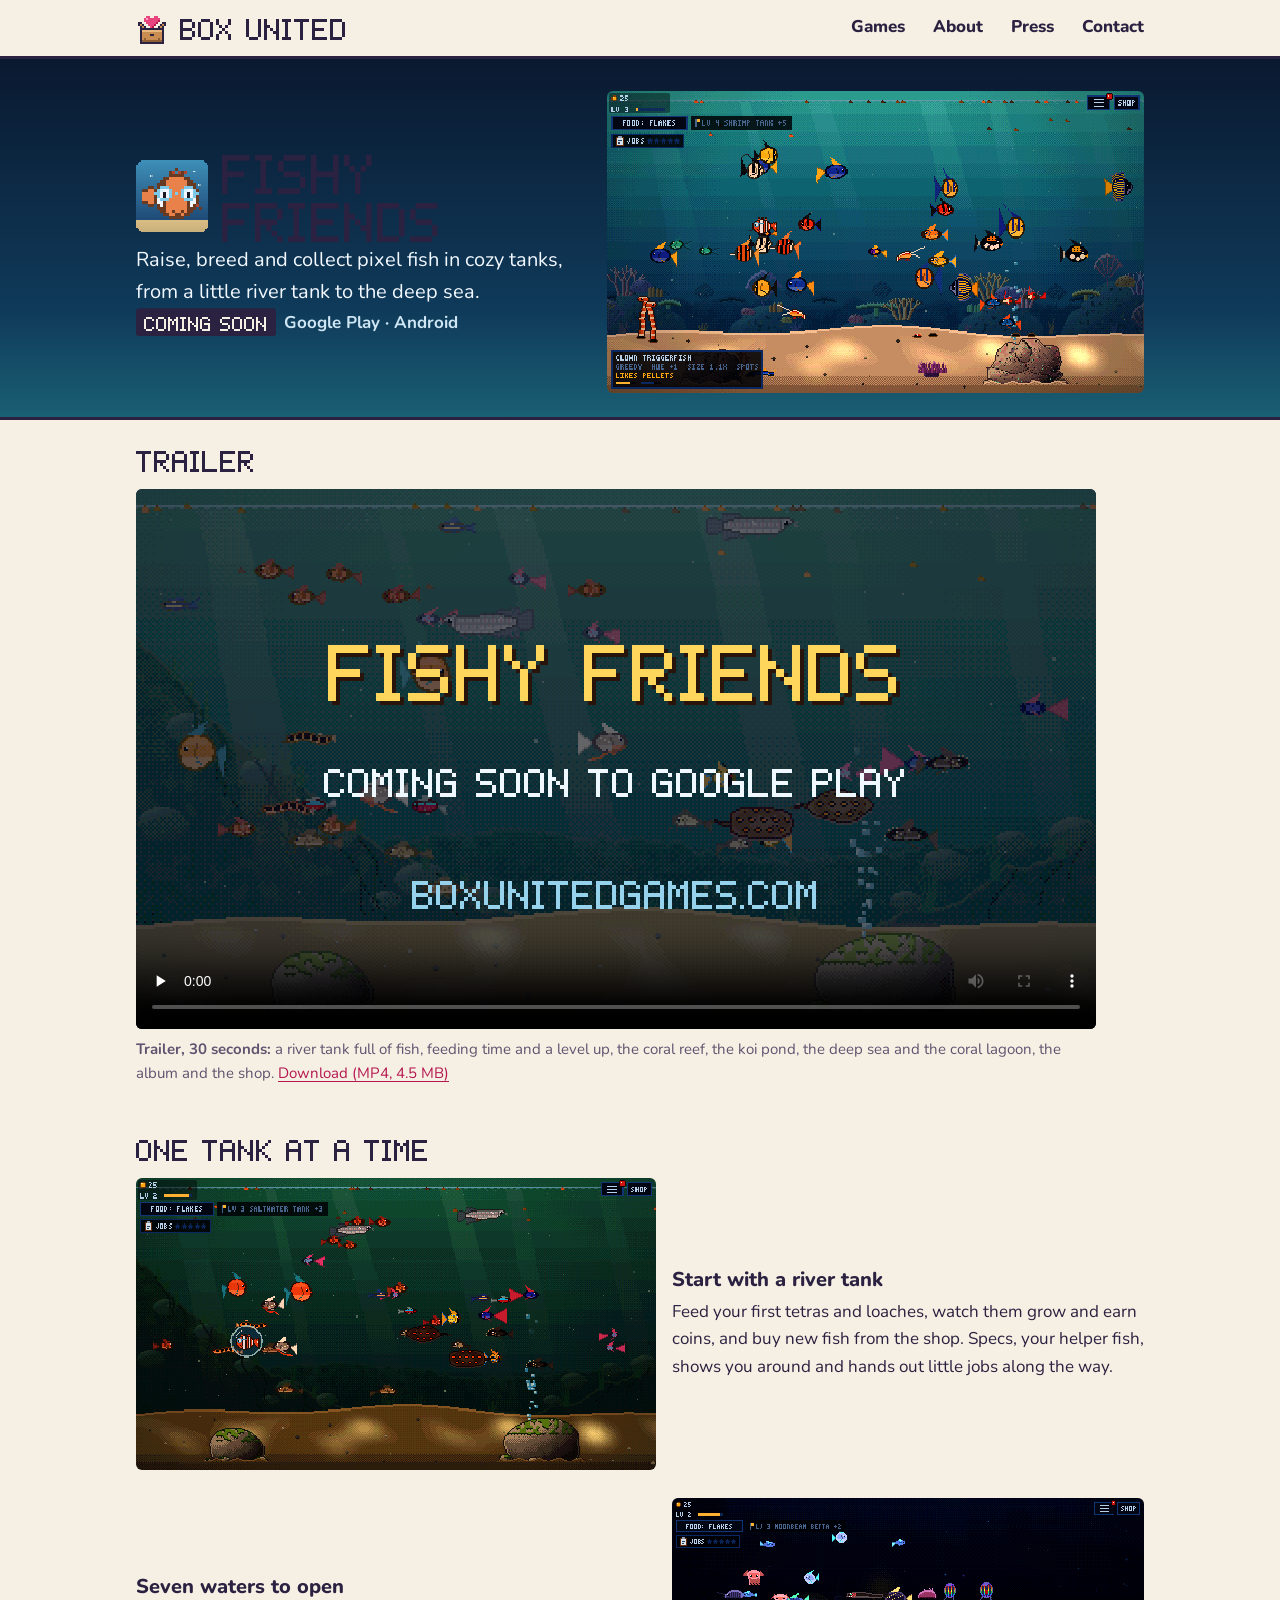
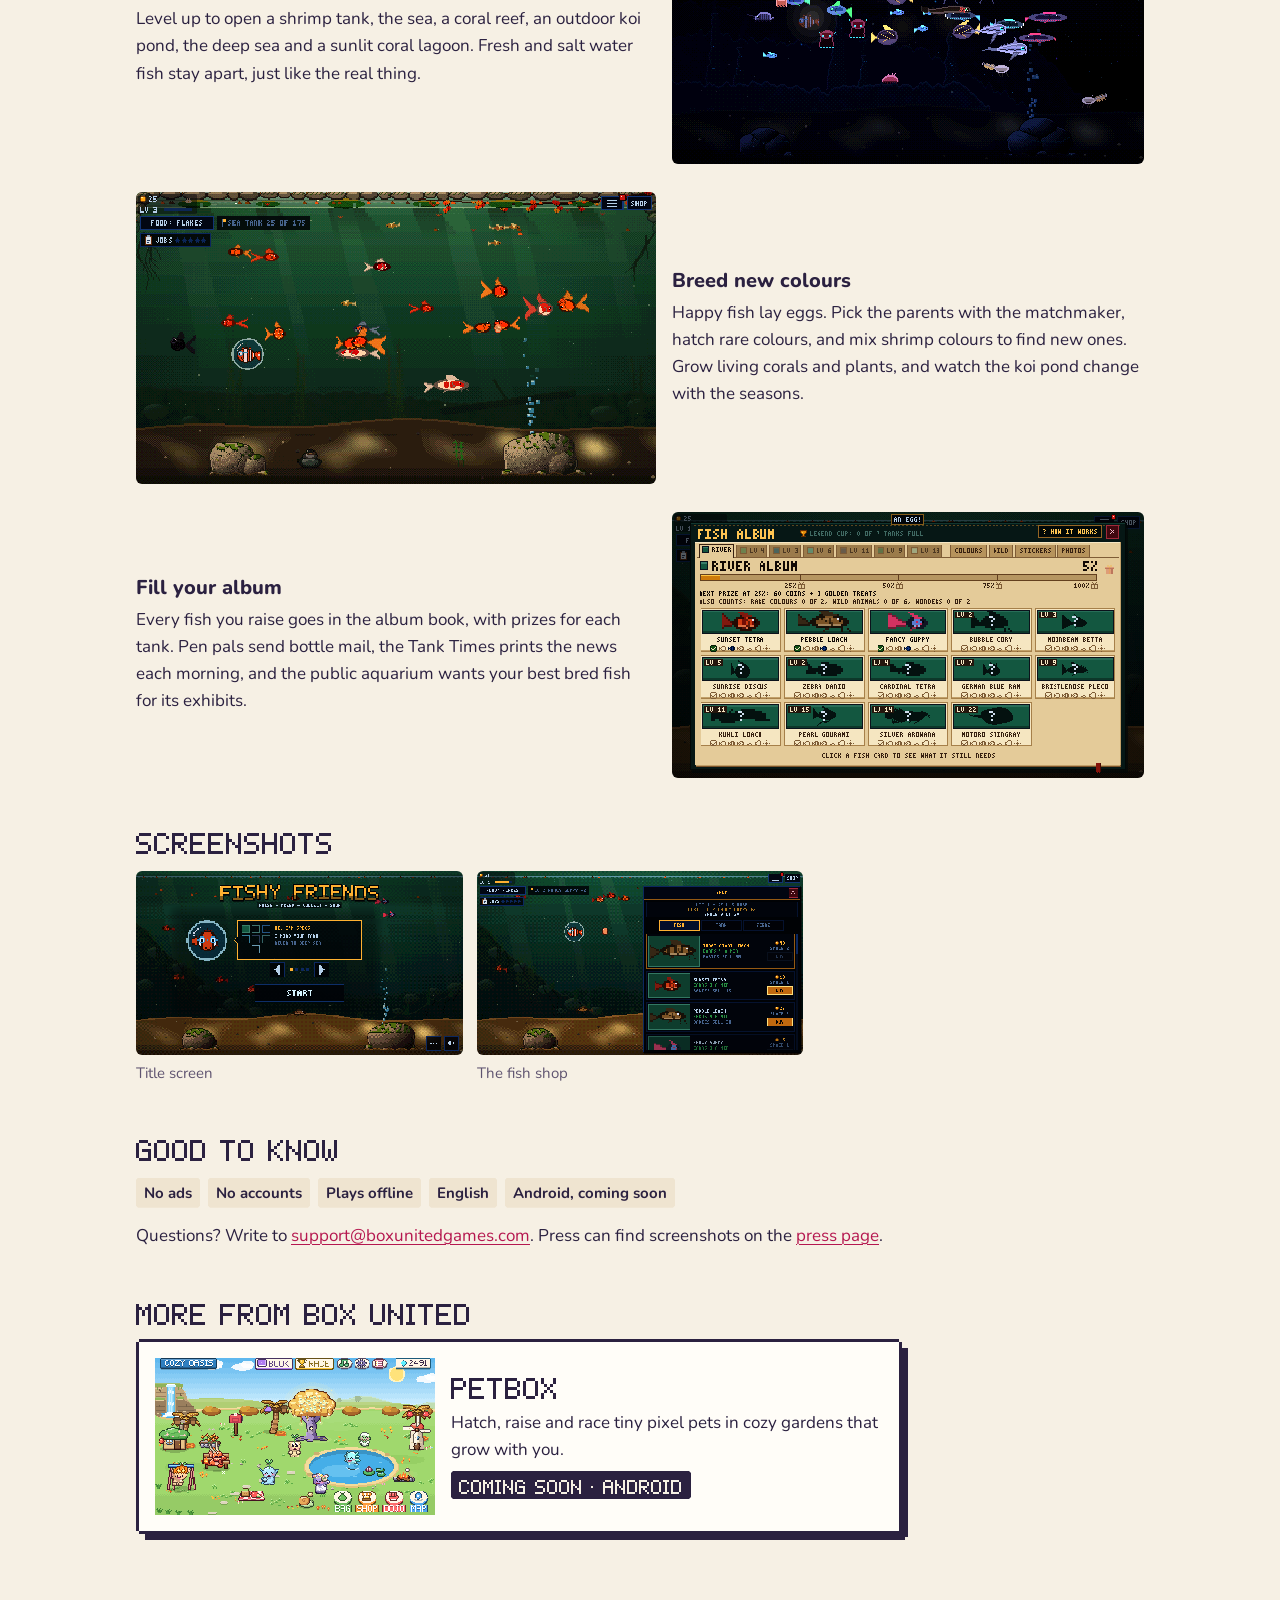
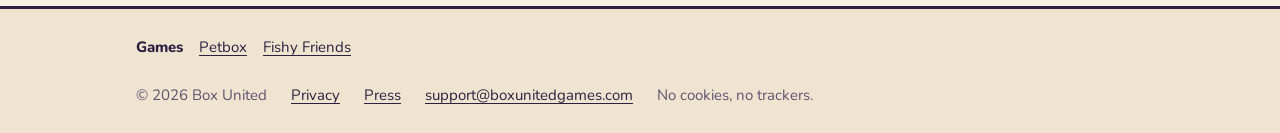
==== commit d71442bf: "Fishy Friends trailer (30 s) on its page and in the press kit Co-Authored-By: Claude Opus 5.5 <norep" ====
--- a/fishyfriends/index.html
+++ b/fishyfriends/index.html
@@ -55,6 +55,14 @@
   </div>
 
   <div class="wrap">
+    <section class="ff-section ff-trailer" aria-labelledby="ff-trailer-h">
+      <h2 id="ff-trailer-h">Trailer</h2>
+      <video class="ff-video" controls playsinline preload="none" width="960" height="540" poster="/fishyfriends/media/fishyfriends-trailer-v1.png">
+        <source src="/fishyfriends/media/fishyfriends-trailer-v1.mp4" type="video/mp4">
+      </video>
+      <p class="ff-trailer__cap"><strong>Trailer, 30 seconds:</strong> a river tank full of fish, feeding time and a level up, the coral reef, the koi pond, the deep sea and the coral lagoon, the album and the shop. <a href="/fishyfriends/media/fishyfriends-trailer-v1.mp4" download="fishyfriends-trailer.mp4">Download (MP4, 4.5 MB)</a></p>
+    </section>
+
     <section class="ff-section" aria-labelledby="ff-tanks">
       <h2 id="ff-tanks">One tank at a time</h2>
       <div class="ff-rows">
--- a/fishyfriends/ff.css
+++ b/fishyfriends/ff.css
@@ -23,3 +23,5 @@
   .ff-row { grid-template-columns: minmax(0, 1.1fr) minmax(0, 1fr); }
   .ff-row--flip > :first-child { order: 2; }
 }
+.ff-video { width: 100%; max-width: 960px; height: auto; display: block; border-radius: 6px; background: #0a1930; image-rendering: pixelated }
+.ff-trailer__cap { font-size: var(--fs--1); color: var(--ink-soft); max-width: 960px; margin: 8px 0 0 }
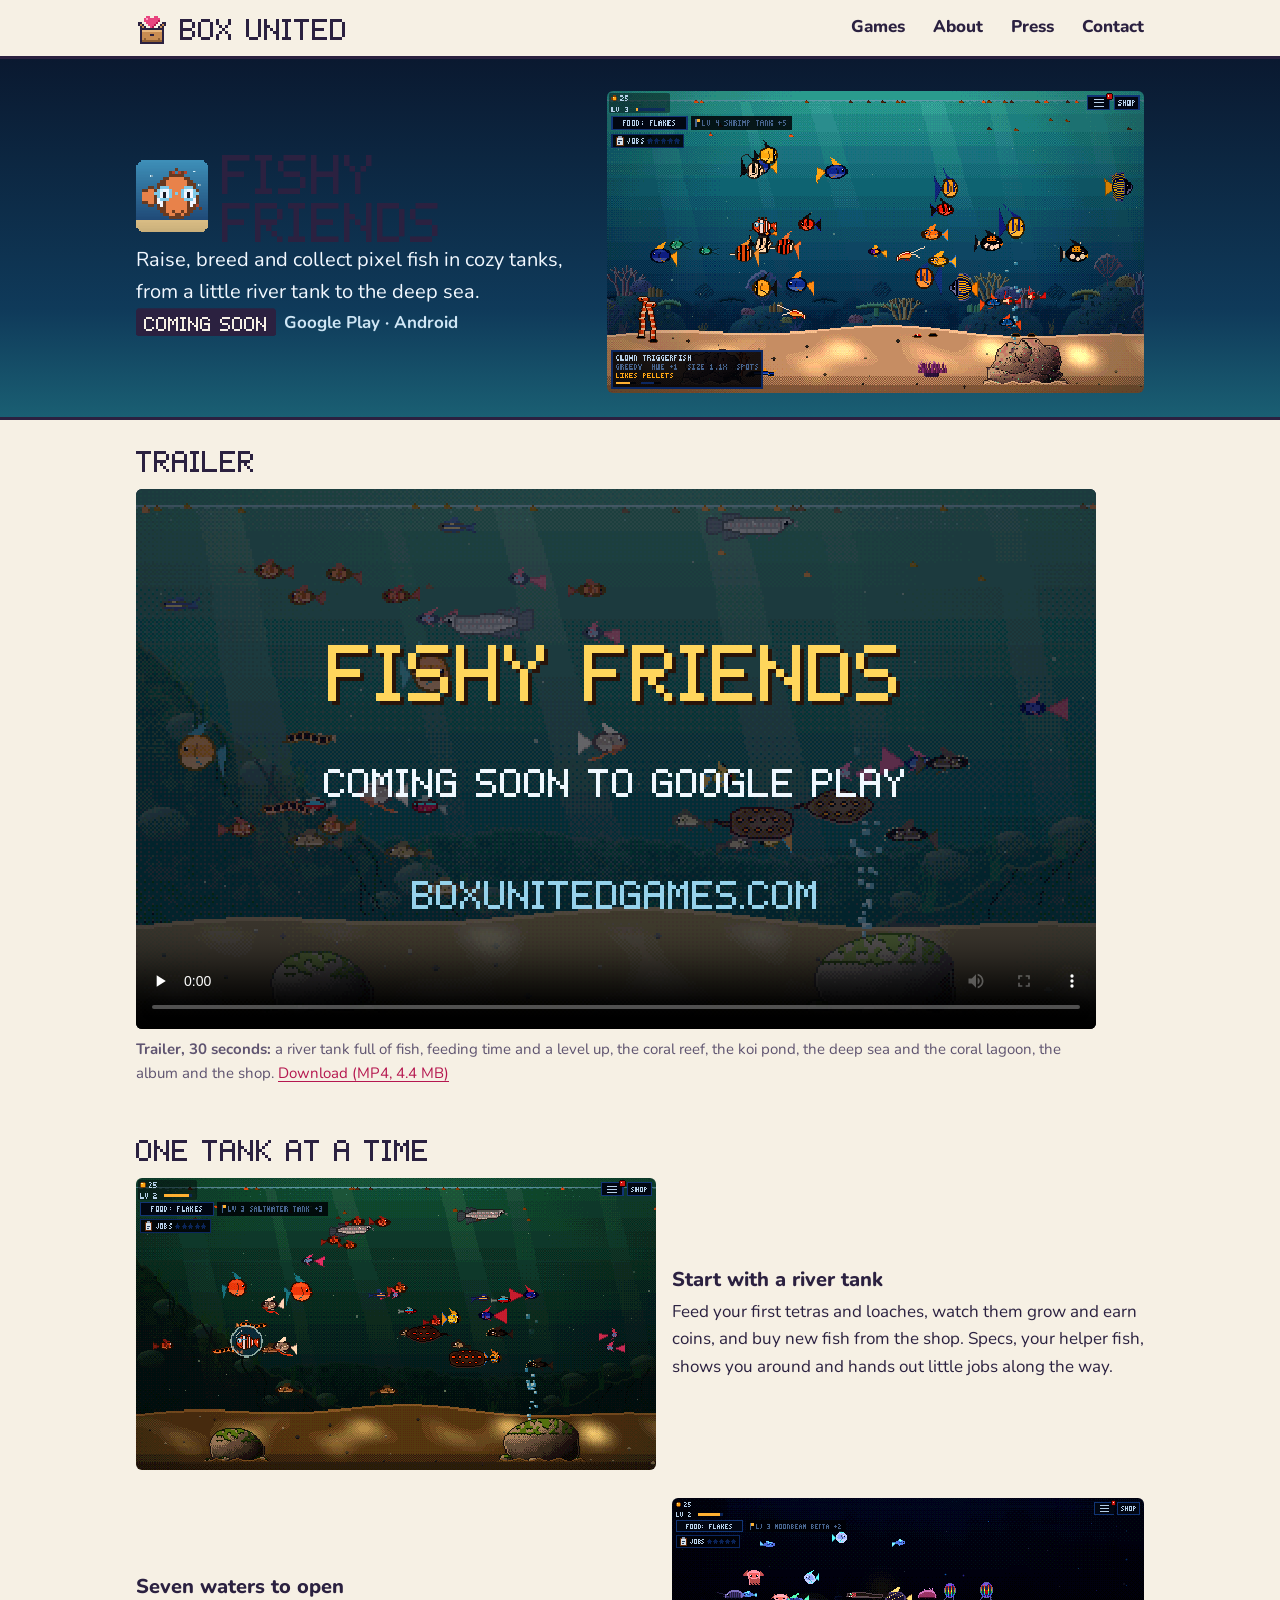
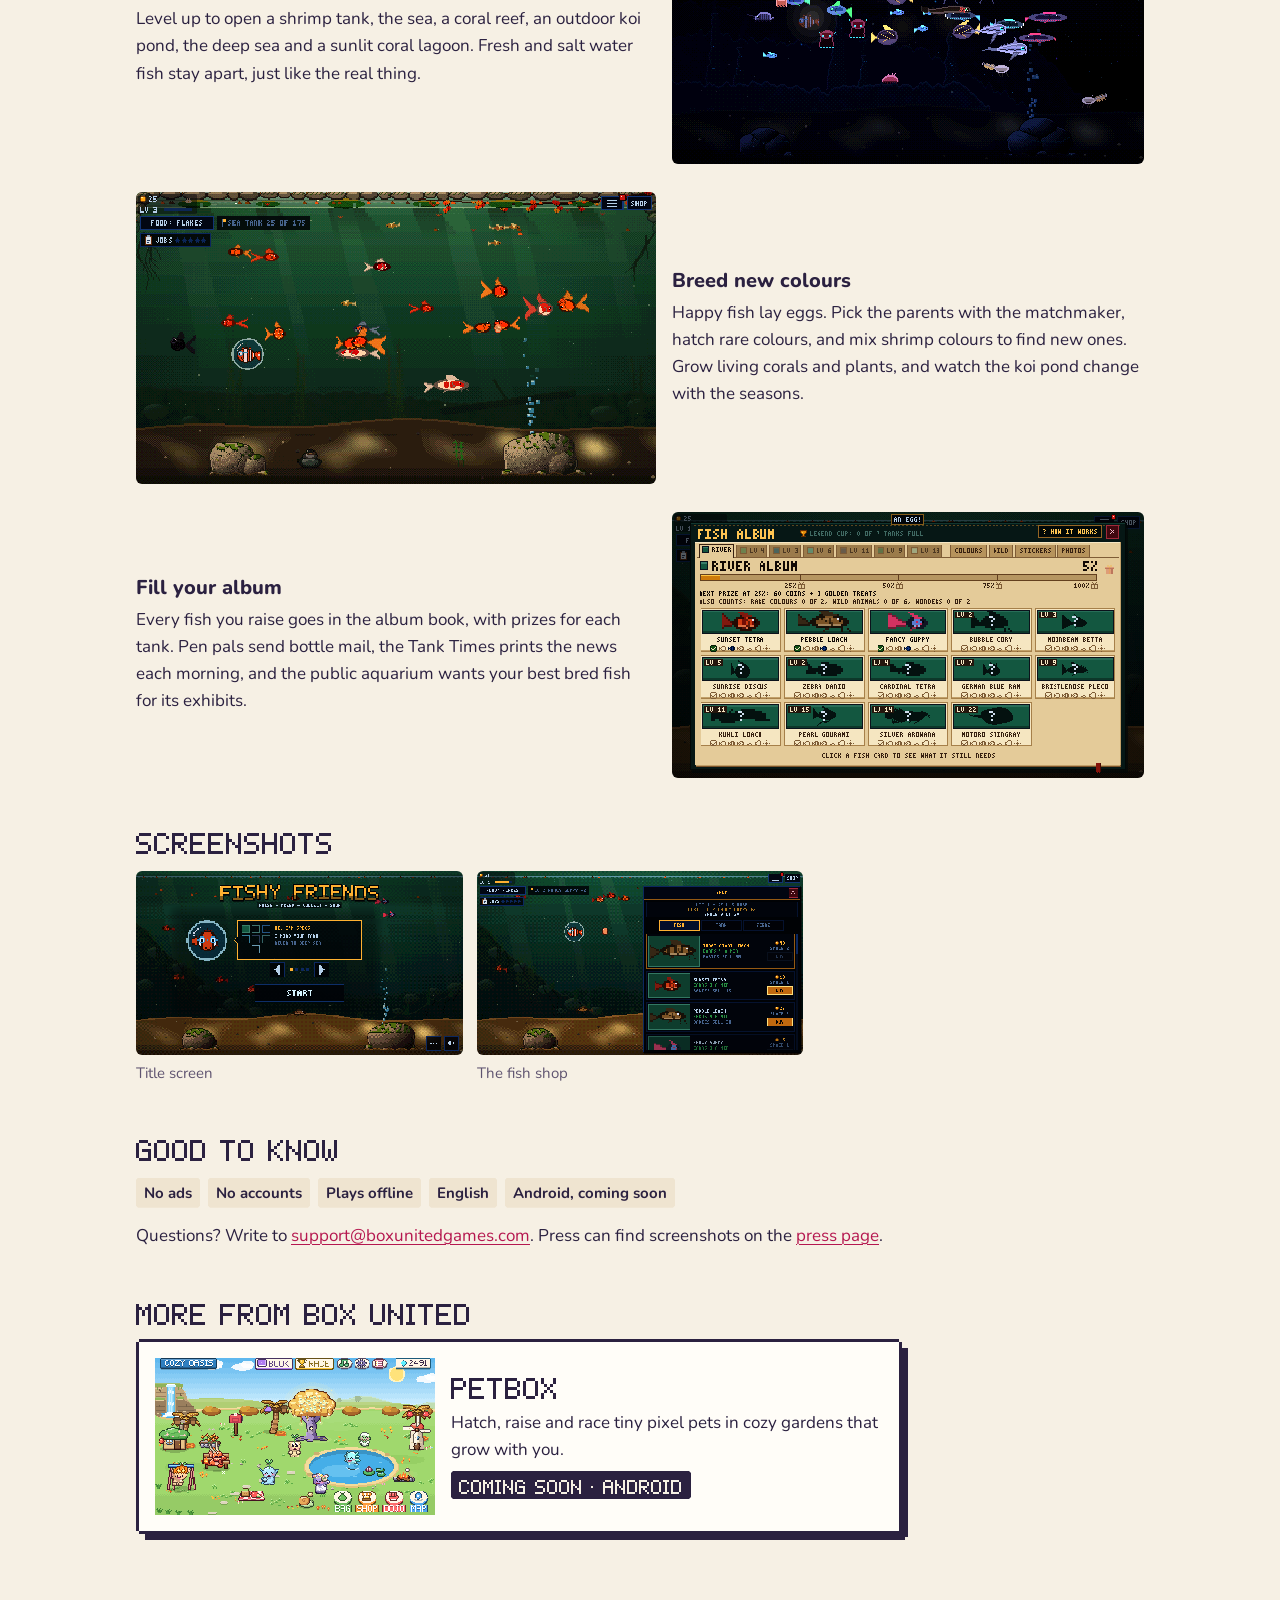
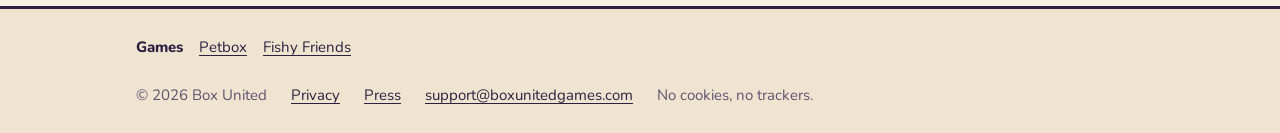
==== commit e2a338c9: "Fishy Friends trailer: no ocean sound Co-Authored-By: Claude Opus 5.5 <noreply@anthropic.com>" ====
--- a/fishyfriends/index.html
+++ b/fishyfriends/index.html
@@ -60,7 +60,7 @@
       <video class="ff-video" controls playsinline preload="none" width="960" height="540" poster="/fishyfriends/media/fishyfriends-trailer-v1.png">
         <source src="/fishyfriends/media/fishyfriends-trailer-v1.mp4" type="video/mp4">
       </video>
-      <p class="ff-trailer__cap"><strong>Trailer, 30 seconds:</strong> a river tank full of fish, feeding time and a level up, the coral reef, the koi pond, the deep sea and the coral lagoon, the album and the shop. <a href="/fishyfriends/media/fishyfriends-trailer-v1.mp4" download="fishyfriends-trailer.mp4">Download (MP4, 4.5 MB)</a></p>
+      <p class="ff-trailer__cap"><strong>Trailer, 30 seconds:</strong> a river tank full of fish, feeding time and a level up, the coral reef, the koi pond, the deep sea and the coral lagoon, the album and the shop. <a href="/fishyfriends/media/fishyfriends-trailer-v1.mp4" download="fishyfriends-trailer.mp4">Download (MP4, 4.4 MB)</a></p>
     </section>
 
     <section class="ff-section" aria-labelledby="ff-tanks">
